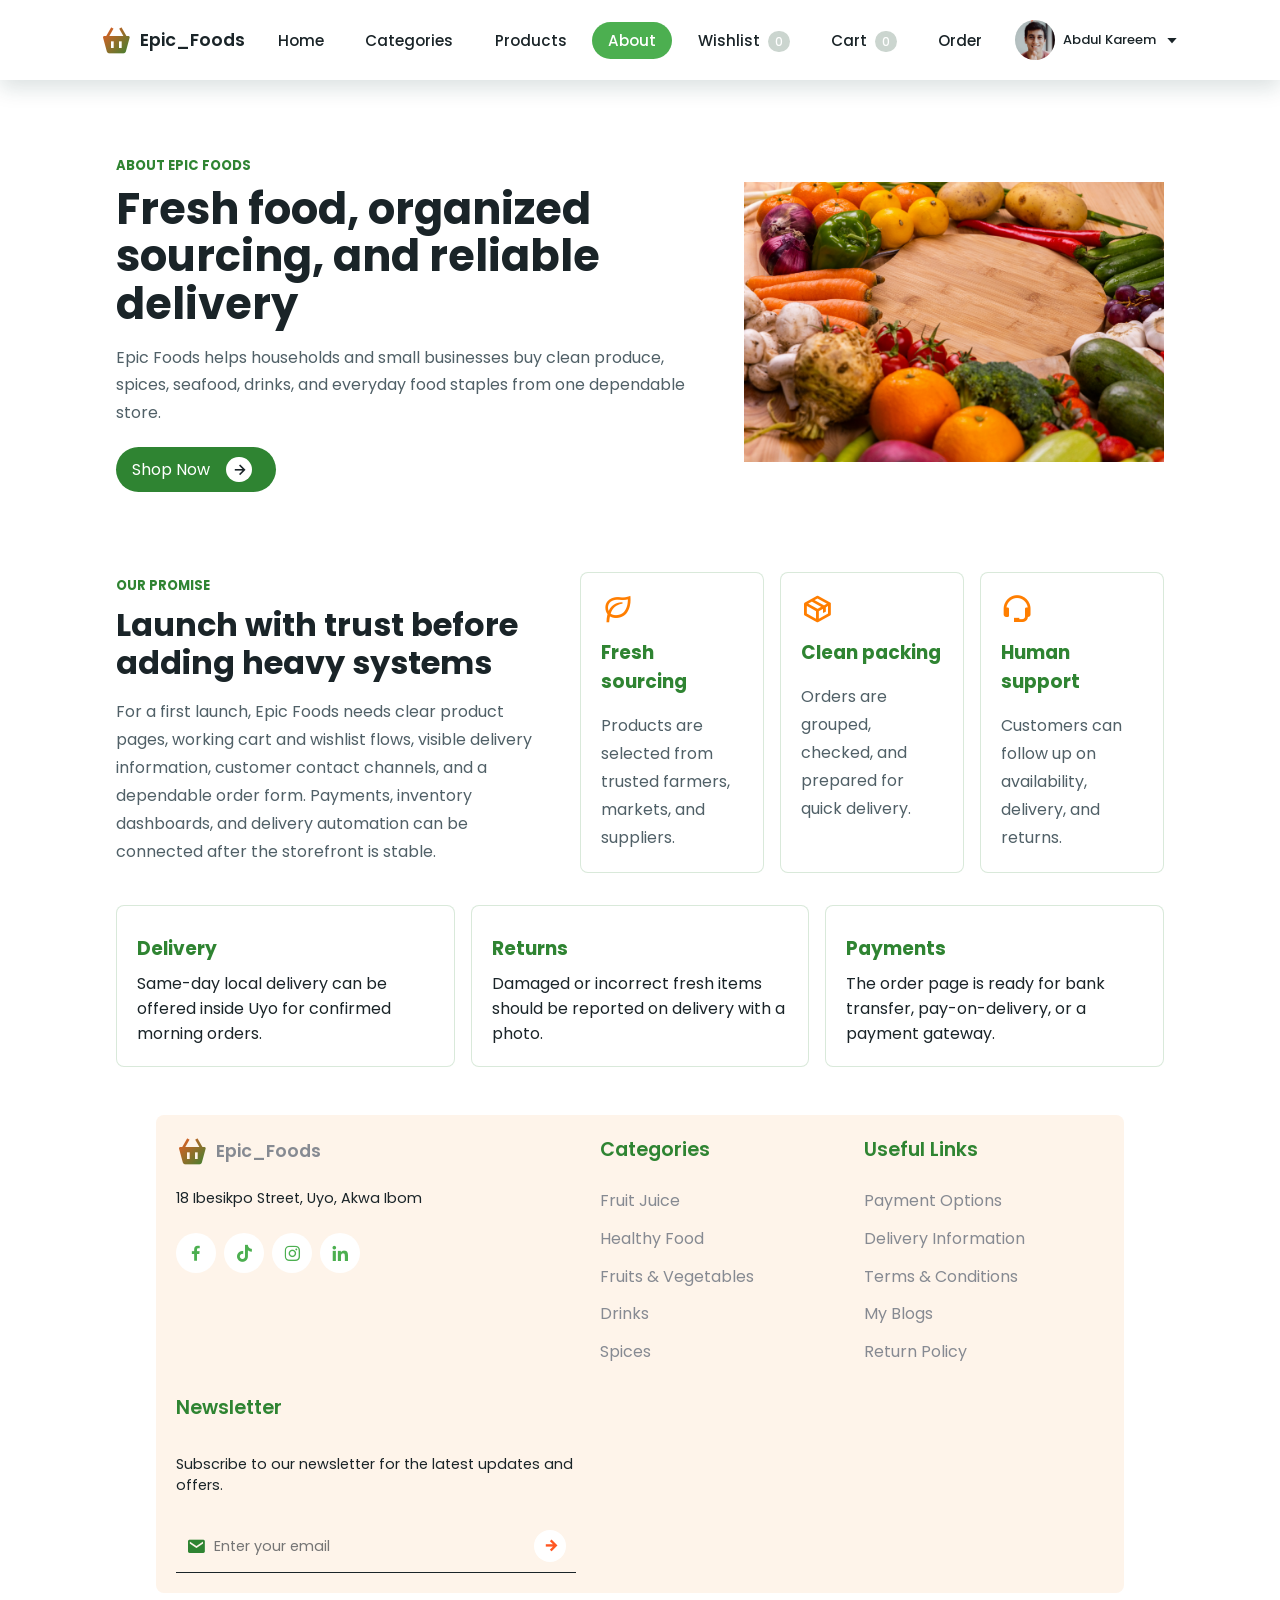
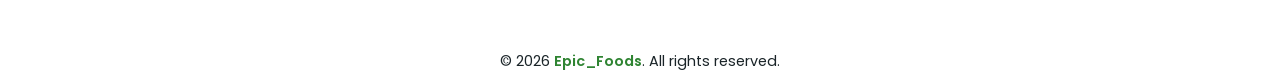
==== about.html @ e7f16dbc "Updated all image files Added navbar link files and cart, whishlist and order automation for full ux" ====
<!DOCTYPE html>
<html lang="en">

<head>
  <meta charset="UTF-8">
  <meta http-equiv="X-UA-Compatible" content="IE=edge">
  <meta name="viewport" content="width=device-width, initial-scale=1.0">
  <title>About | EpicFoods</title>
  <link rel="stylesheet" href="home.css">
  <link rel="stylesheet" href="https://cdn.jsdelivr.net/npm/boxicons@latest/css/boxicons.min.css">
</head>

<body>
  <header>
    <a href="home.html" class="logo"><i class="bx bxs-basket"></i>Epic_Foods</a>
    <ul class="navbar">
      <li><a href="home.html">Home</a></li>
      <li><a href="categories.html">Categories</a></li>
      <li><a href="products.html">Products</a></li>
      <li><a href="about.html">About</a></li>
      <li><a href="wishlist.html">Wishlist <span class="nav-badge" data-wishlist-count>0</span></a></li>
      <li><a href="cart.html">Cart <span class="nav-badge" data-cart-count>0</span></a></li>
      <li><a href="order.html">Order</a></li>
    </ul>
    <div class="profile" id="profile-trigger" role="button" tabindex="0" aria-haspopup="dialog"
      aria-controls="auth-modal">
      <img src="Images/profile.webp" alt="profile picture">
      <span>Abdul Kareem</span>
      <i class="bx bx-caret-down"></i>
    </div>
    <div class="bx bx-menu" id="menu-icon"></div>
  </header>

  <div class="auth-modal" id="auth-modal" aria-hidden="true">
    <div class="auth-box" role="dialog" aria-modal="true" aria-labelledby="auth-title">
      <button class="auth-close" id="auth-close" type="button" aria-label="Close login modal"><i
          class="bx bx-x"></i></button>
      <h2 id="auth-title">Welcome Back</h2>
      <div class="auth-tabs" role="tablist" aria-label="Account access">
        <button class="auth-tab active" type="button" data-auth-tab="login">Login</button>
        <button class="auth-tab" type="button" data-auth-tab="signup">Sign Up</button>
      </div>
      <form class="auth-form active" id="login-form">
        <input type="email" placeholder="Email address" required>
        <input type="password" placeholder="Password" required>
        <button class="btn auth-submit" type="submit">Login<i class="bx bx-right-arrow-alt"></i></button>
      </form>
      <form class="auth-form" id="signup-form">
        <input type="text" placeholder="Full name" required>
        <input type="email" placeholder="Email address" required>
        <input type="password" placeholder="Create password" required>
        <button class="btn auth-submit" type="submit">Create Account<i class="bx bx-right-arrow-alt"></i></button>
      </form>
    </div>
  </div>

  <main class="page-main">
    <section class="page-hero">
      <div class="page-hero-copy">
        <span>About Epic Foods</span>
        <h1>Fresh food, organized sourcing, and reliable delivery</h1>
        <p>Epic Foods helps households and small businesses buy clean produce, spices, seafood, drinks, and everyday food staples from one dependable store.</p>
        <a href="products.html" class="btn">Shop Now<i class="bx bx-right-arrow-alt"></i></a>
      </div>
      <img src="Images/about img.webp" alt="Epic Foods produce">
    </section>

    <section class="about-story">
      <div>
        <span>Our promise</span>
        <h2>Launch with trust before adding heavy systems</h2>
        <p>For a first launch, Epic Foods needs clear product pages, working cart and wishlist flows, visible delivery information, customer contact channels, and a dependable order form. Payments, inventory dashboards, and delivery automation can be connected after the storefront is stable.</p>
      </div>
      <div class="story-points">
        <article>
          <i class="bx bx-leaf"></i>
          <h3>Fresh sourcing</h3>
          <p>Products are selected from trusted farmers, markets, and suppliers.</p>
        </article>
        <article>
          <i class="bx bx-package"></i>
          <h3>Clean packing</h3>
          <p>Orders are grouped, checked, and prepared for quick delivery.</p>
        </article>
        <article>
          <i class="bx bx-support"></i>
          <h3>Human support</h3>
          <p>Customers can follow up on availability, delivery, and returns.</p>
        </article>
      </div>
    </section>

    <section class="policy-band">
      <article>
        <h3>Delivery</h3>
        <p>Same-day local delivery can be offered inside Uyo for confirmed morning orders.</p>
      </article>
      <article>
        <h3>Returns</h3>
        <p>Damaged or incorrect fresh items should be reported on delivery with a photo.</p>
      </article>
      <article>
        <h3>Payments</h3>
        <p>The order page is ready for bank transfer, pay-on-delivery, or a payment gateway.</p>
      </article>
    </section>
  </main>

  <section class="footer" id="footer">
    <div class="footer-box">
      <a href="home.html" class="logo"><i class="bx bxs-basket"></i>Epic_Foods</a>
      <p>18 Ibesikpo Street, Uyo, Akwa Ibom</p>
      <div class="socials">
        <a href="https://www.facebook.com/" aria-label="Facebook"><i class="bx bxl-facebook"></i></a>
        <a href="https://www.tiktok.com/" aria-label="TikTok"><i class="bx bxl-tiktok"></i></a>
        <a href="https://www.instagram.com/" aria-label="Instagram"><i class="bx bxl-instagram"></i></a>
        <a href="https://www.linkedin.com/" aria-label="LinkedIn"><i class="bx bxl-linkedin"></i></a>
      </div>
    </div>
    <div class="footer-box">
      <h2>Categories</h2>
      <a href="products.html?category=fruit-juice">Fruit Juice</a>
      <a href="products.html?category=healthy-food">Healthy Food</a>
      <a href="products.html?category=vegetables">Fruits & Vegetables</a>
      <a href="products.html?category=drinks">Drinks</a>
      <a href="products.html?category=spices">Spices</a>
    </div>
    <div class="footer-box">
      <h2>Useful Links</h2>
      <a href="cart.html">Payment Options</a>
      <a href="order.html">Delivery Information</a>
      <a href="about.html">Terms & Conditions</a>
      <a href="about.html">My Blogs</a>
      <a href="about.html">Return Policy</a>
    </div>
    <div class="footer-box">
      <h2>Newsletter</h2>
      <p>Subscribe to our newsletter for the latest updates and offers.</p>
      <form>
        <i class="bx bxs-envelope"></i>
        <input type="email" placeholder="Enter your email">
        <i class="bx bx-right-arrow-alt"></i>
      </form>
    </div>
  </section>
  <div class="copy-rights">
    <p>&copy; 2026 <span>Epic_Foods</span>. All rights reserved.</p>
  </div>

  <script src="store.js"></script>
  <script src="home.js"></script>
</body>

</html>
---- home.css ----
/* Google Fonts */
@import url("https://fonts.googleapis.com/css2?family=Poppins:wght@200;300;400;500;700;900&display=swap");

/* Some variables for colors */
:root {
    --primary-color: #2f8432;
    --secondary-color: #4caf50;
    --orange-color: #ff5722;
    --light-orange-color: #ff7e00;
    --text-color: #1a2428;
    --bg-color: #fff;
}

/* Custom Scrollbar */
::-webkit-scrollbar {
    width: 8px;
    background: var(--secondary-color);
}

::-webkit-scrollbar-thumb {
    background: var(--primary-color);
    border-radius: 5px;
}

/* Global Styles */
* {
    margin: 0;
    padding: 0;
    box-sizing: border-box;
    font-family: "Poppins", sans-serif;
    list-style: none;
    text-decoration: none;
    scroll-padding-top: 2rem;
    scroll-behavior: smooth;
}

section {
    padding: 4.5rem 0 4.5rem;
    max-width: 1080px;
    margin: 0 auto;
    gap: 1.5rem;
}

img {
    width: 100%;
}

body {
    color: var(--text-color);
}
html, body {
    scroll-behavior: smooth;
    scroll-padding-top: 100px;
}

header {
    position: fixed;
    width: 100%;
    top: 0;
    right: 0;
    z-index: 1000;
    display: flex;
    align-items: center;
    justify-content: space-between;
    background: var(--bg-color);
    box-shadow: 0 8px 20px rgba(14, 55, 54, 0.15);
    padding: 20px 100px;
    transition: 0.5s;
}

.profile {
    display: flex;
    align-items: center;
    column-gap: 0.5rem;
    cursor: pointer;
}

.profile img {
    width: 40px;
    height: 40px;
    border-radius: 50%;
    object-fit: cover;
    object-position: center;
}

.profile span {
    font-weight: 500;
    font-size: 13px;
}

.logo {
    display: flex;
    align-items: center;
    font-size: 1.1rem;
    font-weight: 600;
    color: var(--text-color);
    column-gap: 0.5rem;
}

.logo .bx {
    font-size: 2rem;
    background: linear-gradient(135deg, var(--orange-color), var(--primary-color));
    -webkit-background-clip: text;
    background-clip: text;
    color: transparent;
    -webkit-text-fill-color: transparent;
}

.navbar {
    display: flex;
    align-items: center;
    column-gap: 0.6rem;
}

.navbar a {
    font-size: 0.95rem;
    font-weight: 500;
    color: var(--text-color);
    position: relative;
    padding: 0.5rem 1rem;
}

.nav-badge {
    display: inline-grid;
    min-width: 1.35rem;
    height: 1.35rem;
    place-items: center;
    margin-left: 0.25rem;
    padding: 0 0.3rem;
    border-radius: 999px;
    background: var(--orange-color);
    color: var(--bg-color);
    font-size: 0.75rem;
    line-height: 1;
}

.nav-badge.is-empty {
    background: #cbd5cf;
}

.navbar a:hover,
.navbar .home-active {
    color: var(--bg-color);
    border-radius: 5rem;
    background: var(--secondary-color);
    transition:
        background 0.3s,
        color 0.3s;
}

#menu-icon {
    display: none;
    font-size: 24px;
    cursor: pointer;
    z-index: 10001;
}

/* Home Section */
.home {
    padding-top: 6rem;
}

.container {
    position: relative;
    width: 100%;
    min-height: 640px;
    display: flex;
    align-items: center;
    background: url(Images/home-bg.webp) no-repeat;
    background-size: cover;
    background-position: center;
    margin: 0 auto;
    padding: 0 1rem;
    overflow: hidden;
    margin-bottom: 3rem;
}

.container img {
    position: absolute;
    width: 400px;
    right: 60px;
    padding-top: 5rem;
    /*bottom: -500px;*/
}

.home .swiper-slide {
    display: flex;
    align-items: center;
    column-gap: 2rem;
}

.home-text {
    padding: 0 150px;
    /* max-width: 500px; */
}

.home-text span {
    font-size: 14px;
    font-weight: 500;
    text-transform: uppercase;
    color: var(--primary-color);
}

.home .home-text h1 {
    font-size: 2.5rem;
    font-weight: 700;
    color: var(--text-color);
    margin: 0.5rem 0 1.5rem;
}

.btn {
    padding: 0.6rem 1rem;
    background: var(--primary-color);
    color: var(--bg-color);
    border-radius: 5rem;
    transition:
        background 0.3s,
        color 0.3s;
    font-weight: 400;
    font-size: 1rem;
    display: flex;
    align-items: center;
    justify-content: space-between;
    column-gap: 0.5rem;
    max-width: 160px;
}

.btn .bx {
    font-size: 1.2rem;
    background: var(--bg-color);
    color: var(--text-color);
    border-radius: 1rem;
    margin: auto;
    padding: 0.2rem;
}

.btn:hover {
    background: var(--light-orange-color);
    transition: 0.2s ease;
}

.auth-modal {
    position: fixed;
    inset: 0;
    z-index: 2000;
    display: grid;
    place-items: center;
    padding: 1rem;
    background: rgba(26, 36, 40, 0.55);
    opacity: 0;
    pointer-events: none;
    transition: opacity 0.25s ease;
}

.auth-modal.active {
    opacity: 1;
    pointer-events: auto;
}

.auth-box {
    position: relative;
    width: min(100%, 420px);
    padding: 2rem;
    border-radius: 0.75rem;
    background: var(--bg-color);
    box-shadow: 0 18px 45px rgba(14, 55, 54, 0.25);
    transform: translateY(18px) scale(0.96);
    transition: transform 0.25s ease;
}

.auth-modal.active .auth-box {
    transform: translateY(0) scale(1);
}

.auth-close {
    position: absolute;
    top: 1rem;
    right: 1rem;
    display: grid;
    place-items: center;
    width: 34px;
    height: 34px;
    border: 0;
    border-radius: 50%;
    background: #e9f4e3;
    color: var(--primary-color);
    cursor: pointer;
}

.auth-close .bx {
    font-size: 1.4rem;
}

.auth-box h2 {
    margin-bottom: 1rem;
    color: var(--primary-color);
    text-align: center;
}

.auth-tabs {
    display: grid;
    grid-template-columns: repeat(2, 1fr);
    gap: 0.5rem;
    margin-bottom: 1rem;
}

.auth-tab {
    padding: 0.7rem 1rem;
    border: 1px solid rgba(47, 132, 50, 0.25);
    border-radius: 5rem;
    background: transparent;
    color: var(--text-color);
    font-weight: 500;
    cursor: pointer;
}

.auth-tab.active {
    background: var(--primary-color);
    color: var(--bg-color);
}

.auth-form {
    display: none;
    flex-direction: column;
    row-gap: 0.85rem;
}

.auth-form.active {
    display: flex;
}

.auth-form input {
    width: 100%;
    padding: 0.85rem 1rem;
    border: 1px solid rgba(47, 132, 50, 0.25);
    border-radius: 0.5rem;
    outline: none;
    font-size: 0.95rem;
}

.auth-form input:focus {
    border-color: var(--primary-color);
    box-shadow: 0 0 0 3px rgba(76, 175, 80, 0.16);
}

.auth-submit {
    width: 100%;
    max-width: none;
    justify-content: center;
    border: 0;
    cursor: pointer;
}

.swiper-button-next {
    background-image: url();
    background-repeat: no-repeat;
    background-position: center;
    background-size: 100% auto;
    margin-right: 20px;
}

.swiper-button-next::after {
    display: none;
}

.swiper-button-prev {
    background: url();
    background-repeat: no-repeat;
    background-position: center;
    background-size: 100% auto;
    margin-left: 20px;
}

.swiper-button-prev::after {
    display: none;
}

/*Categories Section*/
.heading {
    display: flex;
    align-items: center;
    justify-content: space-between;
    padding: 0 1rem;
}

.heading h2 {
    font-size: 1.8rem;
    font-weight: 700;
    color: var(--text-color);
}

.heading h2 span {
    color: var(--primary-color);
}

.categories {
    max-width: 968px;
    margin: 3rem auto;
    padding: 0 1rem;
}

.categories-container {
    display: grid;
    grid-template-columns: repeat(auto-fit, minmax(180px, auto));
    gap: 1.5rem;
    margin-top: 2rem;
}

.categories-container .categories-box {
    position: relative;
    cursor: pointer;
    display: flex;
    flex-direction: column;
    align-items: center;
    padding: 20px;
    border-radius: 0.5rem;
    background: var(--bg-color);
    box-shadow: 0 0 10px rgba(0, 0, 0, 0.1);
    transition: transform 0.3s;
}

.categories-container .categories-box:hover {
    transform: translateY(-5px);
}

.categories-container .categories-box img {
    width: 100%;
    height: 100px;
    object-fit: cover;
    border-radius: 0.5rem;
    object-position: center;
}

.categories-container .categories-box h2 {
    font-size: 1rem;
    font-weight: 600;
}

.categories-container .categories-box h3 {
    color: var(--text-color);
    font-size: 1rem;
    font-weight: 600;
    text-align: center;
}

.categories-container .categories-box span {
    font-size: 0.8rem;
    font-weight: 400;
    margin-bottom: 1rem;
    color: var(--text-color);
    text-align: center;
}

.categories-container .categories-box p {
    margin-top: 0.55rem;
    color: #506067;
    font-size: 0.85rem;
    line-height: 1.5;
    text-align: center;
}

.categories-container .categories-box .bx {
    padding: 10px;
    background: var(--primary-color);
    color: var(--bg-color);
    border-radius: 5rem;
    margin-top: 2rem;
    position: absolute;
    bottom: -8%;
    display: none;
}

.categories-container .categories-box .bx:hover {
    background: var(--light-orange-color);
    transition: 0.2s all linear;
}

.categories-container .categories-box:hover .bx {
    transition: 0.2s all linear;
    display: block;
}

.categories-box.box1 {
    background: #ecd8c3;
}

.categories-box.box2 {
    background: #e9f4e3;
}

.categories-box.box3 {
    background: #f6d6d6;
}

.categories-box.box4 {
    background: #d1e7f6;
}

.categories-box.box5 {
    background: #edd1f1;
}

.categories-box.box6 {
    background: #cdebf0;
}

.categories-box.box7 {
    background: #d2ebcf;
}

.categories-box.box8 {
    background: #ead9c9;
}

.categories-box.box9 {
    background: #ffffe0;
}

.categories-box.box10 {
    background: #f0e7d8;
}

.products {
    max-width: 968px;
    padding: 0 1rem;
    margin: 3rem auto;
}

.products-container {
    display: grid;
    grid-template-columns: repeat(auto-fit, minmax(260px, auto));
    gap: 1.5rem;
    margin-top: 2rem;
}

.products-container .products-box {
    position: relative;
    cursor: pointer;
    display: flex;
    flex-direction: column;
    align-items: flex-start;
    padding: 20px;
    box-shadow: 1px 2px 11px rgba(14, 55, 54, 15%);
    border-radius: 0.5rem;
    background: var(--bg-color);
    box-shadow: 0 0 10px rgba(0, 0, 0, 0.1);
    transition: transform 0.3s;
}

.products-container .products-box:hover {
    transform: translateY(-5px);
}

.products-container .products-box img {
    width: 100%;
    height: 200px;
    object-fit: contain;
    border-radius: 0.5rem;
    object-position: center;
}

.products-container .products-box span {
    font-size: 13px;
    font-weight: 500;
}

.products-container .products-box h2 {
    font-size: 1rem;
    font-weight: 600;
    color: var(--light-orange-color);
}

.products-container .products-box .price {
    font-size: 1rem;
    font-weight: 500;
    color: var(--primary-color);
}

.products-container .products-box .price span {
    font-size: 0.8rem;
    font-weight: 400;
    color: var(--text-color);
}

.product-image-link {
    display: block;
    width: 100%;
}

.products-container .products-box .product-details {
    width: 100%;
}

.products-container .products-box .product-details p {
    min-height: 3.4rem;
    margin: 0.4rem 0 0.65rem;
    color: #5e6a70;
    font-size: 0.9rem;
    line-height: 1.45;
}

.products-container .products-box h2 a {
    color: var(--light-orange-color);
}

.icon-btn {
    display: inline-grid;
    place-items: center;
    border: 0;
    cursor: pointer;
    font: inherit;
}

.products-container .products-box .cart-action {
    padding: 10px;
    right: 0;
    bottom: 0;
    background: var(--primary-color);
    color: var(--bg-color);
    border-radius: 0.5rem 0 0.5rem 0;
    margin-top: 1rem;
    position: absolute;
}

.products-container .products-box .cart-action .bx {
    font-size: 1.2rem;
}

.products-container .products-box .cart-action:hover {
    background: var(--light-orange-color);
    transition: 0.2s all linear;
}

.products-container .products-box .wishlist-action {
    padding: 0.1rem 0.5rem;
    right: 1rem;
    top: .5rem;
    color: var(--light-orange-color);
    border-radius: 0 0.5rem 0 0.5rem;
    position: absolute;
    font-weight: 700;
    background-color: transparent;
}

.products-container .products-box .wishlist-action .bx {
    font-size: 2rem;
}

.products-container .products-box .wishlist-action:hover,
.products-container .products-box .wishlist-action.active {
    color: var(--primary-color);
    transition: 0.2s all linear;
    background-color: transparent;
}

.products-container .products-box .discount {
    position: absolute;
    top: 1rem;
    left: 0;
    background: var(--orange-color);
    color: var(--bg-color);
    padding: 0.1rem 0.5rem;
    font-size: 0.8rem;
    font-weight: 500;
    border-radius: 0;
    clip-path: polygon(100% 0%, 86% 53%, 100% 100%, 0 100%, 0% 50%, 0 0);
}

.about {
    position: relative;
    max-width: 968px;
    margin: 3rem auto;
    padding: 2rem 1rem;
    display: grid;
    grid-template-columns: repeat(auto-fit, minmax(21rem, auto));
    align-items: center;
    gap: 1.5rem;
    background: url("Images/about-bg.webp") center / cover no-repeat;
    border-radius: 0.5rem;
    overflow: hidden;
}

.about::before {
    content: "";
    position: absolute;
    inset: 0;
    z-index: 0;
    background: rgba(255, 255, 255, 0.649);
}

.about img,
.about-text {
    position: relative;
    z-index: 1;
}

.about-text span {
    font-weight: 600;
    text-transform: uppercase;
    color: var(--text-color);
}

.about-text h2 {
    font-size: 1.8rem;
    font-weight: 700;
    color: var(--primary-color);
    margin: 0.5rem 0 1.5rem;
}

.about-details {
    max-height: 0;
    opacity: 0;
    overflow: hidden;
    transform: translateY(-8px) scale(0.98);
    transform-origin: top center;
    transition:
        max-height 0.45s ease,
        opacity 0.3s ease,
        transform 0.35s ease;
}

.about-details.active {
    max-height: 520px;
    opacity: 1;
    transform: translateY(0) scale(1);
}

.about-details p {
    font-size: 1rem;
    font-weight: 400;
    color: var(--text-color);
    margin: 0.5rem 0 1rem;
}

#about-toggle {
    width: max-content;
    min-width: 160px;
    margin: 1.25rem auto 0;
    border: 0;
    appearance: none;
    cursor: pointer;
}

#about-toggle .bx {
    transition: transform 0.3s ease;
}

#about-toggle.active .bx {
    transform: rotate(90deg);
}

.customers {
    max-width: 968px;
    margin: 3rem auto;
    padding: 0 1rem;
    text-align: center;
}

.customers h2 {
    font-size: 1.8rem;
    text-align: center;
    font-weight: 700;
    color: var(--primary-color);
}

.customer-swiper {
    margin-top: 2rem;
    padding: 0.5rem 0.5rem 2rem;
    overflow: hidden;
}

.customer-swiper .swiper-wrapper {
    transition-timing-function: linear;
}

.customer-container {
    align-items: stretch;
}

.customer-container .customer-box {
    height: auto;
    padding: 20px;
    border: 1px solid rgba(47, 132, 50, 0.45);
    border-radius: 1rem;
    background: var(--bg-color);
    box-shadow:
        0 0 0 3px rgba(76, 175, 80, 0.12),
        0 0 18px rgba(47, 132, 50, 0.35),
        1px 2px 11px rgba(14, 55, 54, 15%);
    border-bottom: 7px solid var(--primary-color);
    position: relative;
}

.customer-container .customer-box:hover {
    transform: translateY(5px);
    transition: 0.2s all linear;
}

.customer-container .customer-box .bxs-quote-alt-left {
    font-size: 18px;
    color: var(--light-orange-color);
    position: absolute;
    top: 20px;
    left: 20px;
}

.customer-container .customer-box .stars .bx {
    font-size: 1rem;
    column-gap: 0.2rem;
    margin-bottom: 1rem;
    color: var(--secondary-color);
}

.customer-container .customer-box p {
    font-size: 0.93rem;
    color: var(--text-color);
    text-align: left;
}

.review-profile {
    display: flex;
    align-items: center;
    margin-top: 1rem;
    column-gap: 0.5rem;
}

.review-profile img {
    width: 60px;
    height: 60px;
    border-radius: 50%;
    object-fit: cover;
    object-position: center;
    margin-bottom: 0.2rem;
}

.review-profile h3 {
    font-size: 1rem;
    font-weight: 600;
    color: var(--primary-color);
}

.footer {
    max-width: 968px;
    margin: 3rem auto;
    display: grid;
    grid-template-columns: repeat(auto-fit, minmax(240px, auto));
    gap: 1.5rem;
    padding: 20px;
    background: #fef4ea;
    border-radius: 0.5rem;
}

.footer-box {
    display: flex;
    flex-direction: column;
    align-items: left;
    row-gap: 0.5rem;
}

.footer p {
    font-size: 0.9rem;
    color: var(--text-color);
    margin: 0.5rem 0 1rem;
}

.socials {
    display: flex;
    align-items: center;
    column-gap: 0.5rem;
}

.socials .bx {
    padding: 10px;
    background: var(--bg-color);
    color: var(--secondary-color);
    border-radius: 5rem;
    font-size: 20px;
}

.socials .bx:hover {
    background: var(--primary-color);
    color: var(--bg-color);
    transition: 0.2s all linear;
}

.footer-box h2 {
    font-size: 1.2rem;
    font-weight: 600;
    margin-bottom: 1rem;
    color: var(--primary-color);
}

.footer-box a {
    color: #868a92;
    margin-bottom: 0.3rem;
}

.footer-box a:hover {
    color: var(--light-orange-color);
}

.footer-box form {
    border-bottom: 1px solid var(--text-color);
    padding: 10px;
    display: flex;
    align-items: center;
    column-gap: 0.5rem;
}

.footer-box form input {
    background: transparent;
    width: 100%;
    border: none;
    outline: none;
    font-size: 0.9rem;
    color: var(--secondary-color);
}

.footer-box form .bx {
    font-size: 20px;
    color: var(--light-orange-color);
    cursor: pointer;
}

.footer-box form .bxs-envelope {
    color: var(--primary-color);
}

.footer-box form .bx-right-arrow-alt {
    background: var(--bg-color);
    color: var(--orange-color);
    border-radius: 5rem;
    padding: 0.4rem 0.4rem;
    font-size: 1.2rem;
    font-weight: 700;
    transition:
        background 0.3s,
        color 0.3s;
}

.footer-box form .bx-right-arrow-alt:hover {
    background: var(--secondary-color);
    color: var(--bg-color);
    transition:
        background 0.3s,
        color 0.3s;
}

.copy-rights {
    text-align: center;
    padding: 10px;
    background: var(--bg-color);
    color: var(--text-color);
    font-size: 0.9rem;
    margin-top: 1rem;
    border-radius: 0.5rem;
}

.copy-rights span {
    color: var(--primary-color);
    font-weight: 600;
}

.page-main {
    padding-top: 6.5rem;
}

.page-hero {
    display: grid;
    grid-template-columns: minmax(0, 1fr) minmax(260px, 420px);
    align-items: center;
    gap: 2rem;
    max-width: 1080px;
    min-height: 420px;
    margin: 0 auto 2rem;
    padding: 3rem 1rem;
}

.page-hero.compact {
    min-height: 320px;
}

.page-hero-copy span,
.about-story span,
.form-heading span {
    display: inline-block;
    margin-bottom: 0.6rem;
    color: var(--primary-color);
    font-size: 0.82rem;
    font-weight: 700;
    text-transform: uppercase;
}

.page-hero-copy h1 {
    max-width: 650px;
    color: var(--text-color);
    font-size: 2.7rem;
    line-height: 1.1;
}

.page-hero-copy p {
    max-width: 620px;
    margin: 1rem 0 1.35rem;
    color: #506067;
    line-height: 1.7;
}

.page-hero img {
    width: 100%;
    max-height: 320px;
    object-fit: contain;
}

.directory-section {
    padding-top: 1rem;
}

.directory-categories .categories-box {
    min-height: 260px;
}

.store-controls {
    display: grid;
    grid-template-columns: minmax(220px, 1fr) repeat(2, minmax(160px, 220px));
    gap: 1rem;
    margin: 1.5rem 1rem 1.25rem;
}

.store-controls label,
.checkout-form label {
    display: flex;
    flex-direction: column;
    row-gap: 0.4rem;
    color: var(--text-color);
    font-size: 0.9rem;
    font-weight: 600;
}

.store-controls input,
.store-controls select,
.checkout-form input,
.checkout-form select,
.checkout-form textarea {
    width: 100%;
    min-height: 46px;
    padding: 0.75rem 0.9rem;
    border: 1px solid rgba(47, 132, 50, 0.25);
    border-radius: 0.5rem;
    background: var(--bg-color);
    color: var(--text-color);
    font-size: 0.95rem;
    outline: none;
}

.checkout-form textarea {
    min-height: 110px;
    resize: vertical;
}

.store-controls input:focus,
.store-controls select:focus,
.checkout-form input:focus,
.checkout-form select:focus,
.checkout-form textarea:focus {
    border-color: var(--primary-color);
    box-shadow: 0 0 0 3px rgba(76, 175, 80, 0.16);
}

.result-count {
    color: var(--primary-color);
    font-size: 0.95rem;
}

.product-spotlight {
    display: none;
    grid-template-columns: minmax(0, 1fr) minmax(180px, 280px);
    align-items: center;
    gap: 1.5rem;
    margin: 1rem;
    padding: 1.5rem;
    border: 1px solid rgba(47, 132, 50, 0.18);
    border-radius: 0.5rem;
    background: #f7fbf5;
}

.product-spotlight.active {
    display: grid;
}

.product-spotlight img {
    max-height: 220px;
    object-fit: contain;
}

.spotlight-copy span {
    color: var(--primary-color);
    font-size: 0.82rem;
    font-weight: 700;
    text-transform: uppercase;
}

.spotlight-copy h2 {
    margin: 0.35rem 0 0.65rem;
    color: var(--text-color);
    font-size: 1.7rem;
}

.spotlight-copy p {
    max-width: 560px;
    color: #506067;
    line-height: 1.7;
}

.spotlight-copy strong {
    display: block;
    margin: 0.8rem 0 1rem;
    color: var(--primary-color);
}

.spotlight-actions {
    display: flex;
    flex-wrap: wrap;
    gap: 0.75rem;
}

.secondary-btn {
    background: var(--light-orange-color);
}

.commerce-layout,
.checkout-layout,
.about-story,
.policy-band {
    max-width: 1080px;
    margin: 2rem auto;
    padding: 0 1rem;
}

.commerce-layout,
.checkout-layout {
    display: grid;
    grid-template-columns: minmax(0, 1fr) minmax(280px, 360px);
    align-items: start;
    gap: 1.5rem;
}

.commerce-list {
    display: flex;
    flex-direction: column;
    gap: 1rem;
}

.cart-item {
    display: grid;
    grid-template-columns: 92px minmax(0, 1fr) auto auto auto;
    align-items: center;
    gap: 1rem;
    padding: 1rem;
    border: 1px solid rgba(47, 132, 50, 0.18);
    border-radius: 0.5rem;
    background: var(--bg-color);
    box-shadow: 0 0 10px rgba(0, 0, 0, 0.06);
}

.cart-item img {
    width: 92px;
    height: 92px;
    object-fit: contain;
}

.item-meta span {
    color: var(--primary-color);
    font-size: 0.8rem;
    font-weight: 700;
    text-transform: uppercase;
}

.item-meta h3 {
    color: var(--text-color);
    font-size: 1rem;
}

.item-meta p,
.muted {
    color: #667279;
    font-size: 0.9rem;
}

.quantity-control {
    display: grid;
    grid-template-columns: 36px 52px 36px;
    overflow: hidden;
    border: 1px solid rgba(47, 132, 50, 0.24);
    border-radius: 0.5rem;
}

.quantity-control button,
.quantity-control input {
    height: 38px;
    border: 0;
    background: var(--bg-color);
    color: var(--text-color);
    text-align: center;
}

.quantity-control button {
    background: #e9f4e3;
    color: var(--primary-color);
    cursor: pointer;
    font-weight: 700;
}

.summary-panel,
.checkout-form {
    padding: 1.25rem;
    border: 1px solid rgba(47, 132, 50, 0.18);
    border-radius: 0.5rem;
    background: #fffdf9;
    box-shadow: 0 0 14px rgba(0, 0, 0, 0.06);
}

.summary-panel h2,
.form-heading h2 {
    margin-bottom: 1rem;
    color: var(--primary-color);
}

.summary-row,
.order-line {
    display: flex;
    align-items: center;
    justify-content: space-between;
    gap: 1rem;
    padding: 0.75rem 0;
    border-bottom: 1px solid rgba(26, 36, 40, 0.08);
}

.summary-row.total {
    border-bottom: 0;
    color: var(--primary-color);
    font-size: 1.15rem;
}

.checkout-btn,
.order-submit {
    width: 100%;
    max-width: none;
    justify-content: center;
    margin-top: 1rem;
    border: 0;
}

.checkout-btn.disabled,
.order-submit:disabled {
    opacity: 0.55;
    pointer-events: none;
}

.text-btn {
    border: 0;
    background: transparent;
    color: var(--orange-color);
    cursor: pointer;
    font-weight: 700;
}

.form-grid {
    display: grid;
    grid-template-columns: repeat(2, minmax(0, 1fr));
    gap: 1rem;
}

.full-field {
    grid-column: 1 / -1;
}

.order-lines {
    margin-bottom: 0.75rem;
}

.success-state,
.empty-state {
    grid-column: 1 / -1;
    display: grid;
    place-items: center;
    min-height: 260px;
    padding: 2rem;
    border: 1px dashed rgba(47, 132, 50, 0.35);
    border-radius: 0.5rem;
    background: #f7fbf5;
    text-align: center;
}

.success-state {
    min-height: auto;
    margin-top: 1rem;
}

.empty-state .bx,
.success-state .bx {
    color: var(--primary-color);
    font-size: 2.8rem;
}

.empty-state h2,
.success-state h2 {
    margin: 0.4rem 0;
    color: var(--primary-color);
}

.empty-state p,
.success-state p {
    max-width: 460px;
    margin-bottom: 1rem;
    color: #506067;
    line-height: 1.6;
}

.about-story {
    display: grid;
    grid-template-columns: minmax(0, 0.85fr) minmax(0, 1.15fr);
    gap: 2rem;
}

.about-story h2 {
    color: var(--text-color);
    font-size: 2rem;
    line-height: 1.2;
}

.about-story p {
    margin-top: 1rem;
    color: #506067;
    line-height: 1.75;
}

.story-points,
.policy-band {
    display: grid;
    grid-template-columns: repeat(3, minmax(0, 1fr));
    gap: 1rem;
}

.story-points article,
.policy-band article {
    padding: 1.25rem;
    border: 1px solid rgba(47, 132, 50, 0.18);
    border-radius: 0.5rem;
    background: var(--bg-color);
}

.story-points .bx {
    color: var(--light-orange-color);
    font-size: 2rem;
}

.story-points h3,
.policy-band h3 {
    margin: 0.5rem 0;
    color: var(--primary-color);
}

.toast-region {
    position: fixed;
    right: 1rem;
    bottom: 1rem;
    z-index: 3000;
    display: grid;
    gap: 0.5rem;
    max-width: min(92vw, 360px);
}

.toast {
    padding: 0.85rem 1rem;
    border-radius: 0.5rem;
    background: var(--text-color);
    color: var(--bg-color);
    box-shadow: 0 12px 30px rgba(14, 55, 54, 0.18);
    transition: transform 0.25s ease, opacity 0.25s ease;
}

.toast.leaving {
    opacity: 0;
    transform: translateY(8px);
}

/* Responsive */
@media (max-width: 1080px) {
    header {
        padding: 20px;
    }

    .container {
        flex-direction: column;
        text-align: center;
        padding: 0 1rem;
    }

    .container img {
        position: static;
        width: 100%;
        padding-top: 2rem;
    }

    .home-text {
        padding: 0 100px;
    }

    .categories-container {
        grid-template-columns: repeat(auto-fit, minmax(150px, auto));
    }

    .products-container {
        grid-template-columns: repeat(auto-fit, minmax(200px, auto));
    }
}

@media (max-width: 920px) {
    header {
        padding: 12px 4%;
    }

    .home-text {
        padding: 0 50px;
    }

    .home .home-text h1 {
        font-size: 2rem;
    }

    .categories-container {
        grid-template-columns: repeat(auto-fit, minmax(150px, auto));
    }

    .products-container {
        grid-template-columns: repeat(auto-fit, minmax(200px, auto));
    }

    .about {
        grid-template-columns: 1fr;
        text-align: center;
    }

    .about-text {
        padding: 0 50px;
    }

    .about-text .btn {
        margin: 0 auto;
    }

    .page-hero,
    .commerce-layout,
    .checkout-layout,
    .about-story {
        grid-template-columns: 1fr;
    }

    .page-hero {
        text-align: center;
    }

    .page-hero .btn,
    .spotlight-actions,
    .about-story .btn {
        margin-right: auto;
        margin-left: auto;
        justify-content: center;
    }

    .story-points,
    .policy-band {
        grid-template-columns: 1fr;
    }
}

@media (max-width: 852px) {
    body {
        padding-top: 92px;
    }

    header {
        padding: 12px 4%;
    }

    #menu-icon {
        display: initial;
    }

    .navbar {
        position: absolute;
        top: 100%;
        right: -220px;
        left: auto;
        display: flex;
        width: 200px;
        height: 100vh;
        background: var(--bg-color);
        flex-direction: column;
        box-shadow: 4px 4px 0 4px rgb(14 55 54 / 15%);
        align-items: center;
        justify-content: center;
        transition: 0.2s all linear;
        text-align: left;
    }

    .navbar.active {
        right: 0;
    }

    .navbar a {
        font-size: 1.2rem;
        padding: 1rem;
        margin: 1rem;
        display: block;
    }

    .navbar a:hover,
    .navbar .home-active {
        color: var(--bg-color);
        border-radius: 0.5rem;
        background: var(--secondary-color);
        transition:
            background 0.3s,
            color 0.3s;
    }

    .home-text {
        padding: 0 50px;
    }

    .home-text .btn {
        margin: 0 auto;
    }

    .home {
        padding-top: 1.5rem;
    }

    .home .home-text h1 {
        font-size: 2rem;
    }

    .categories-container {
        grid-template-columns: repeat(auto-fit, minmax(150px, auto));
    }

    .products-container {
        grid-template-columns: repeat(auto-fit, minmax(200px, auto));
    }

    .about {
        grid-template-columns: 1fr;
        text-align: center;
    }

    .about-text {
        padding: 0 50px;
    }

    .page-main {
        padding-top: 0;
    }

    .store-controls {
        grid-template-columns: 1fr;
    }

    .cart-item {
        grid-template-columns: 72px minmax(0, 1fr);
    }

    .cart-item img {
        width: 72px;
        height: 72px;
    }

    .quantity-control,
    .cart-item strong,
    .text-btn {
        grid-column: 2;
        justify-self: start;
    }

    .product-spotlight.active {
        grid-template-columns: 1fr;
        text-align: center;
    }
}

@media (max-width: 768px) {
    #menu-icon {
        display: initial;
    }

    header {
        padding: 12px 4%;
    }

    section {
        padding: 50px 4%;
    }
    h2 {
        font-size: 1.5rem;
    }
    .btn{
        padding: 0.5rem 0.8rem;
        font-size: 0.8rem;
    }
    .home {
        padding: 0.5rem 4% 1rem;
    }

    .container {
        min-height: calc(100vh - 120px);
        justify-content: center;
        gap: 0.75rem;
        margin-bottom: 0;
        padding: 0.5rem 0;
    }

    .categories-container {
        grid-template-columns: repeat(auto-fit, minmax(150px, auto));
    }

    .products-container {
        grid-template-columns: repeat(auto-fit, minmax(200px, auto));
    }

    .products-details {
        justify-items: center;
        text-align: center;
    }

    .about {
        grid-template-columns: 1fr;
        text-align: center;
    }
    .about-text h2 {
    font-size: 1.5rem;
    font-weight: 700;
    color: var(--primary-color);
    margin: 0.5rem 0 1.5rem;
}
    .about-text {
        padding: 0 20px;
    }
    .home-text {
        padding: 0 20px;
    }

    .home .home-text h1 {
        font-size: 1.55rem;
        line-height: 1.2;
        margin: 0.35rem 0 0.85rem;
    }

    .home-text span {
        font-size: 0.75rem;
    }

    .home-text .btn {
        padding: 0.5rem 0.85rem;
        font-size: 0.95rem;
    }

    .container img {
        width: min(100%, 360px);
        height: auto;
        max-height: 32vh;
        padding-top: 0.5rem;
        object-fit: cover;
    }

    .profile span {
        display: none;
    }

    .page-hero {
        min-height: auto;
        padding: 2rem 4%;
    }

    .page-hero-copy h1 {
        font-size: 2rem;
    }

    .form-grid {
        grid-template-columns: 1fr;
    }

    .commerce-layout,
    .checkout-layout,
    .about-story,
    .policy-band {
        padding: 0 4%;
    }

    .summary-panel,
    .checkout-form {
        padding: 1rem;
    }

    .swiper-button-next,
    .swiper-button-prev {
        display: none;
    }
}
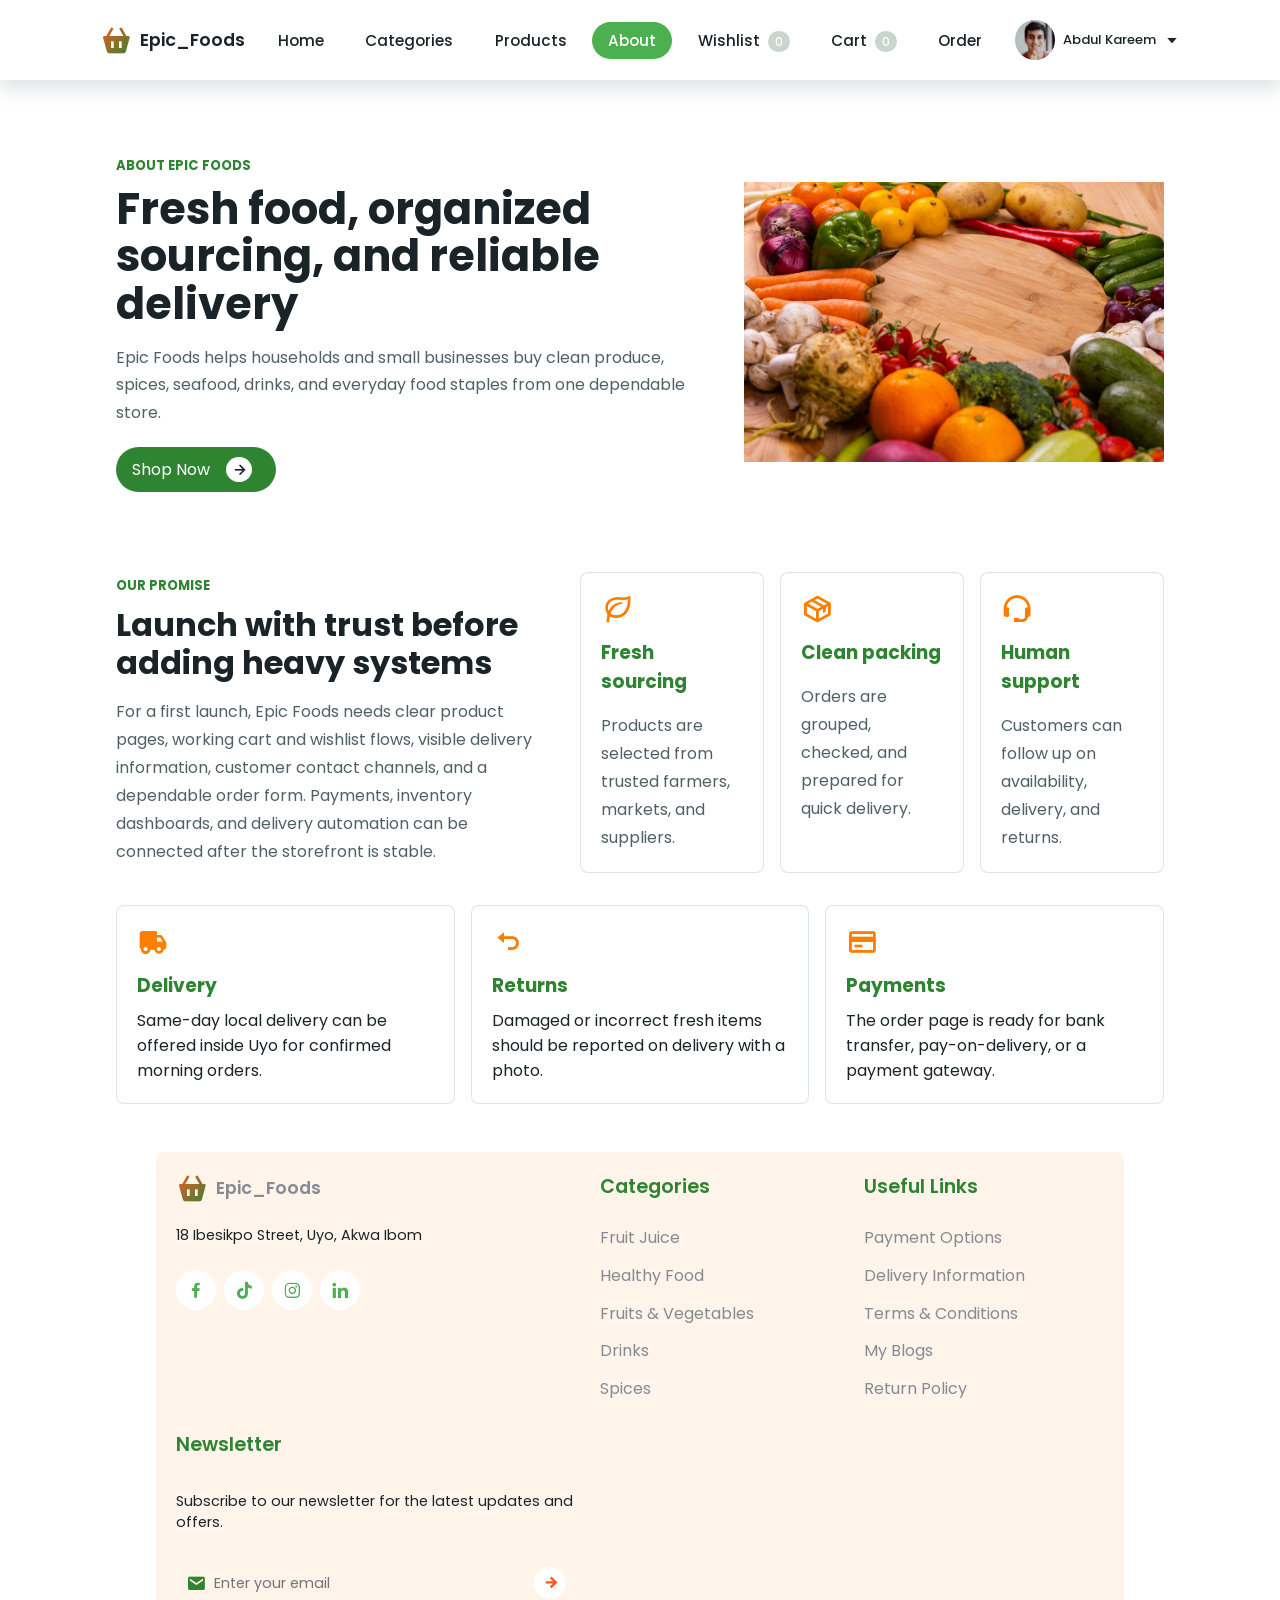
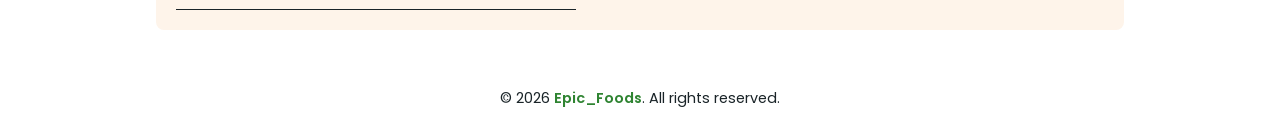
==== commit 116a0257: "Added boxicons in about section added facebook page link" ====
--- a/about.html
+++ b/about.html
@@ -92,14 +92,17 @@
 
     <section class="policy-band">
       <article>
+        <i class="bx bxs-truck"></i>
         <h3>Delivery</h3>
         <p>Same-day local delivery can be offered inside Uyo for confirmed morning orders.</p>
       </article>
       <article>
+        <i class="bx bx-undo"></i>
         <h3>Returns</h3>
         <p>Damaged or incorrect fresh items should be reported on delivery with a photo.</p>
       </article>
       <article>
+        <i class="bx bx-credit-card"></i>
         <h3>Payments</h3>
         <p>The order page is ready for bank transfer, pay-on-delivery, or a payment gateway.</p>
       </article>
@@ -111,7 +114,7 @@
       <a href="home.html" class="logo"><i class="bx bxs-basket"></i>Epic_Foods</a>
       <p>18 Ibesikpo Street, Uyo, Akwa Ibom</p>
       <div class="socials">
-        <a href="https://www.facebook.com/" aria-label="Facebook"><i class="bx bxl-facebook"></i></a>
+        <a href="https://www.facebook.com/epicfoods0//" aria-label="Facebook"><i class="bx bxl-facebook"></i></a>
         <a href="https://www.tiktok.com/" aria-label="TikTok"><i class="bx bxl-tiktok"></i></a>
         <a href="https://www.instagram.com/" aria-label="Instagram"><i class="bx bxl-instagram"></i></a>
         <a href="https://www.linkedin.com/" aria-label="LinkedIn"><i class="bx bxl-linkedin"></i></a>
--- a/home.css
+++ b/home.css
@@ -1349,7 +1349,8 @@
     background: var(--bg-color);
 }
 
-.story-points .bx {
+.story-points .bx,
+.policy-band .bx {
     color: var(--light-orange-color);
     font-size: 2rem;
 }
